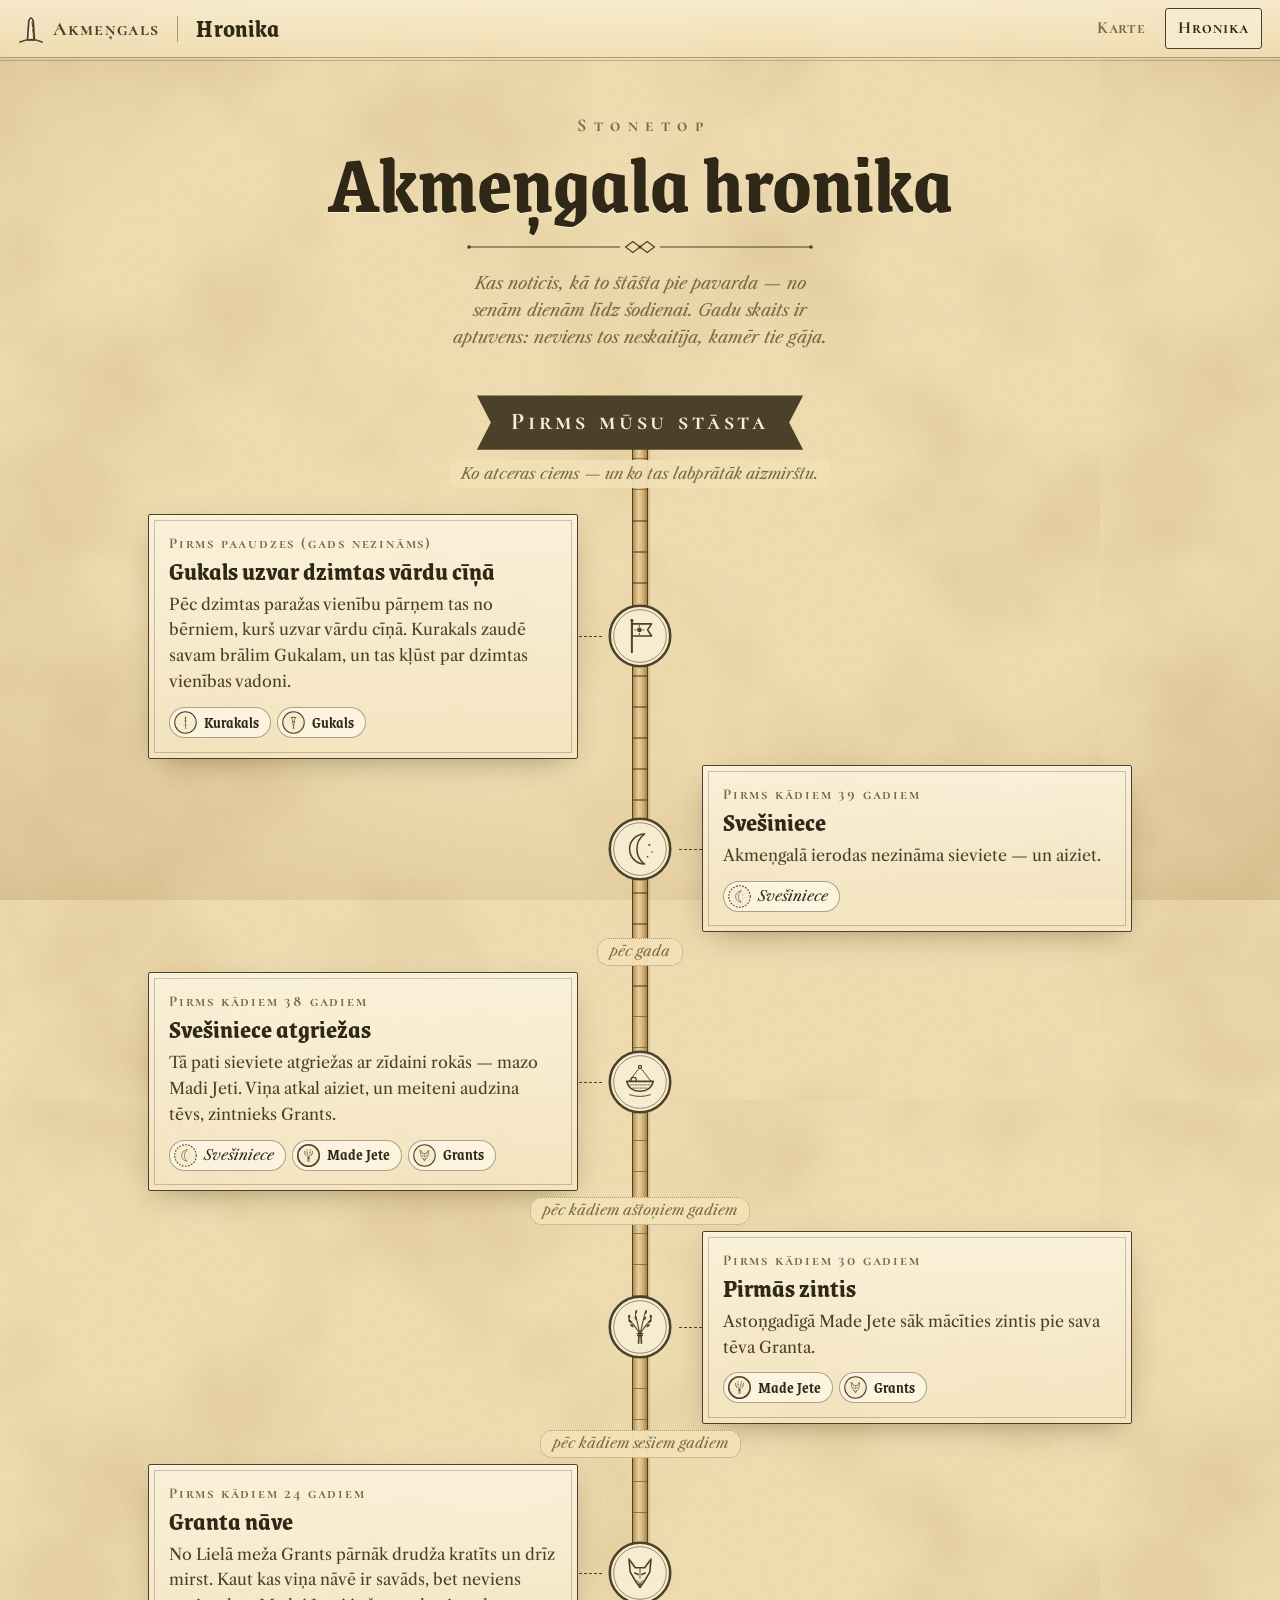
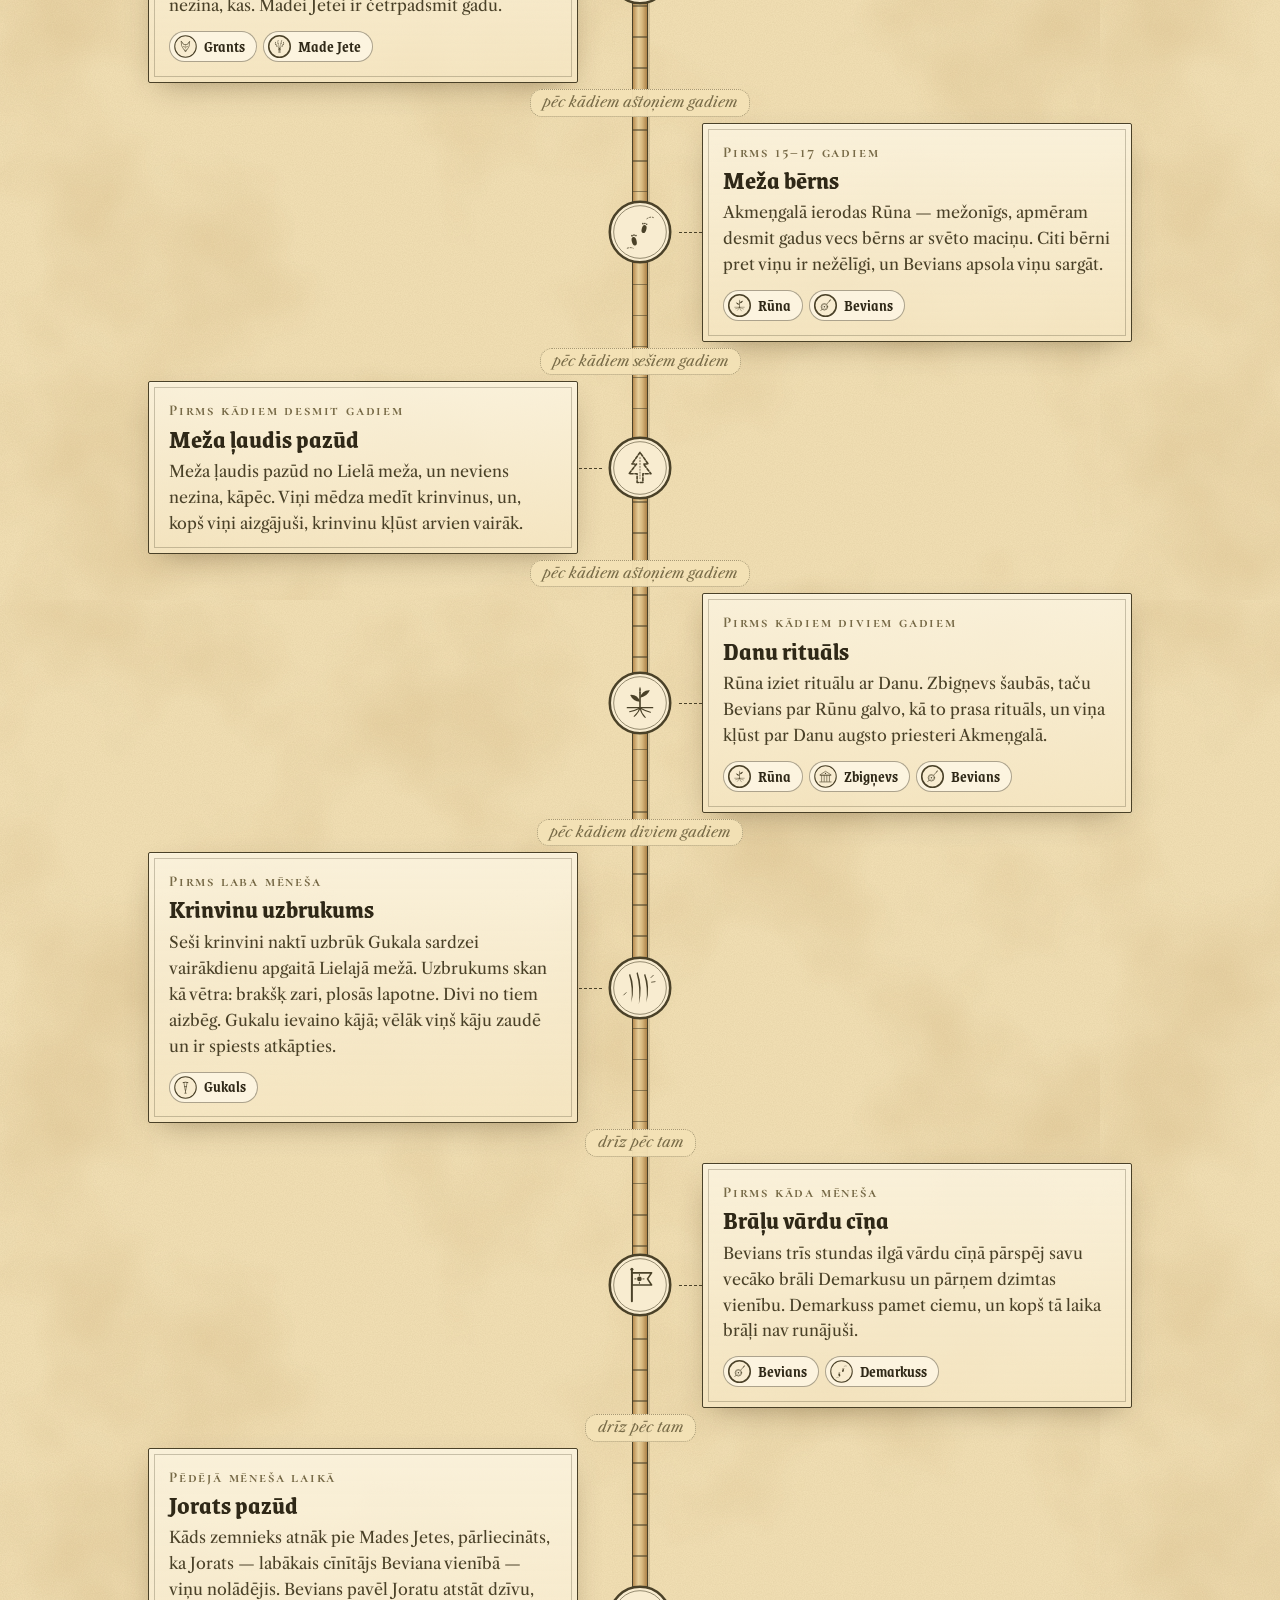
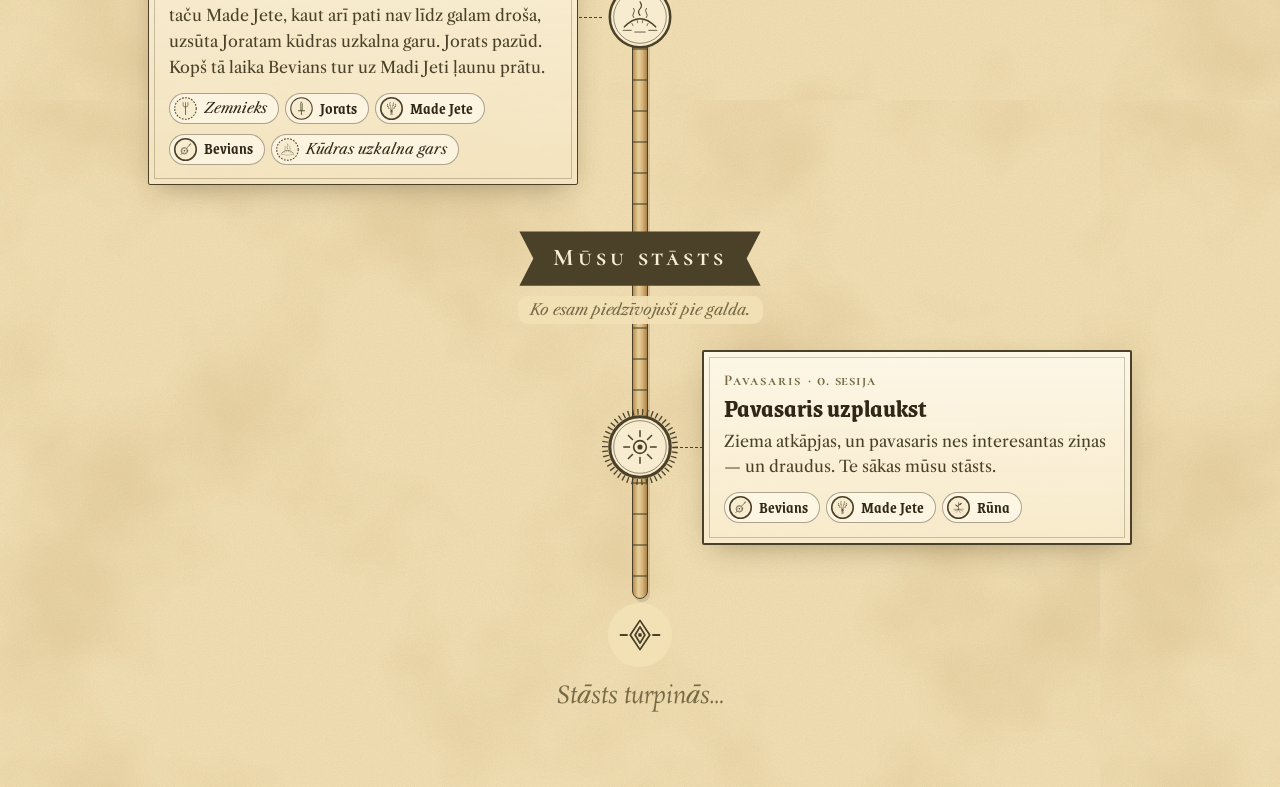
==== hronika.html @ 7ede9359 "Akmeņgals: relationship map and chronicle for the Stonetop campaign Static, player-facing site in La" ====
<!doctype html>
<html lang="lv">
<head>
  <meta charset="utf-8">
  <meta name="viewport" content="width=device-width, initial-scale=1, viewport-fit=cover">
  <title>Hronika · Akmeņgals</title>
  <meta name="description" content="Akmeņgala hronika — Stonetop kampaņas notikumi no senām dienām līdz šodienai.">
  <meta property="og:title" content="Hronika · Akmeņgals">
  <meta property="og:description" content="Akmeņgala hronika — notikumi no senām dienām līdz šodienai.">
  <meta property="og:type" content="website">
  <meta name="theme-color" content="#f3e1b6">
  <link rel="icon" href="assets/favicon.svg" type="image/svg+xml">
  <link rel="preconnect" href="https://fonts.googleapis.com">
  <link rel="preconnect" href="https://fonts.gstatic.com" crossorigin>
  <link href="https://fonts.googleapis.com/css2?family=Cormorant+SC:wght@600;700&family=Grenze:wght@600;700&family=Libre+Caslon+Text:ital,wght@0,400;0,700;1,400&family=Rosarivo:ital@0;1&display=swap" rel="stylesheet">
  <link rel="stylesheet" href="assets/css/base.css">
  <link rel="stylesheet" href="assets/css/hronika.css">
</head>
<body class="chronicle-page">
  <header class="topbar">
    <a class="home-link" href="index.html" aria-label="Akmeņgals — sākums">
      <svg viewBox="0 0 26 32" aria-hidden="true"><path d="M9.5 27 L10.8 8 Q13 2 15.2 8 L16.5 27 Z" fill="#f9eed4" stroke="currentColor" stroke-width="1.7" stroke-linejoin="round"/><path d="M14 9 l.6 5 M14.7 16 l.5 5 M15.2 22.5 l.3 3.5" stroke="currentColor" stroke-width="1" stroke-linecap="round"/><path d="M2 29 Q13 24 24 29" fill="none" stroke="currentColor" stroke-width="1.7" stroke-linecap="round"/></svg>
      <span>Akmeņgals</span>
    </a>
    <span class="divider" aria-hidden="true"></span>
    <h1>Hronika</h1>
    <nav aria-label="Lapas">
      <a href="karte.html">Karte</a>
      <a href="hronika.html" aria-current="page">Hronika</a>
    </nav>
  </header>

  <main class="chronicle">
    <header class="chronicle-head">
      <p class="eyebrow">Stonetop</p>
      <h2>Akmeņgala hronika</h2>
      <svg class="ornament-rule" viewBox="0 0 400 14" preserveAspectRatio="xMidYMid meet" aria-hidden="true">
        <path d="M10 7 H178 M222 7 H390" stroke="currentColor" stroke-width="1.2"/>
        <path d="M184 7 l8 -6 l8 6 l-8 6 z M200 7 l8 -6 l8 6 l-8 6 z" fill="none" stroke="currentColor" stroke-width="1.3"/>
        <circle cx="200" cy="7" r="1.8" fill="currentColor"/>
        <circle cx="10" cy="7" r="2" fill="currentColor"/><circle cx="390" cy="7" r="2" fill="currentColor"/>
      </svg>
      <p class="lede">Kas noticis, kā to stāsta pie pavarda — no senām dienām līdz šodienai. Gadu skaits ir aptuvens: neviens tos neskaitīja, kamēr tie gāja.</p>
    </header>

    <div class="timeline" id="timeline"></div>

    <footer class="chronicle-end">
      <svg class="end-sun" viewBox="0 0 64 64" aria-hidden="true"><g fill="none" stroke="currentColor" stroke-width="2.2" stroke-linejoin="round"><path d="M32 14 L44 32 L32 50 L20 32 Z"/><path d="M32 22 L38 32 L32 42 L26 32 Z"/><path d="M8 32 h8 M48 32 h8" stroke-linecap="round"/></g><circle cx="32" cy="32" r="2.4" fill="currentColor"/></svg>
      <p>Stāsts turpinās…</p>
    </footer>
  </main>

  <noscript><p class="noscript">Šai lapai vajadzīgs JavaScript.</p></noscript>
  <script src="data/cilveki.js"></script>
  <script src="data/notikumi.js"></script>
  <script src="assets/js/glyphs.js"></script>
  <script src="assets/js/hronika.js"></script>
</body>
</html>
---- assets/css/base.css ----
/* ==========================================================================
   Akmeņgals — shared parchment & ink styles
   Colours follow the Stonetop map handouts: olive-brown ink on warm parchment.
   ========================================================================== */

:root {
  --paper: #f3e1b6;
  --paper-light: #f9eed4;
  --paper-deep: #e6cb95;
  --stain: #b98a52;
  --ink: #4a4128;
  --ink-strong: #2f2817;
  --ink-soft: #776a47;
  --ink-faint: rgba(74, 65, 40, 0.28);
  --rule: rgba(74, 65, 40, 0.45);

  /* relationship inks */
  --c-kin: #3f3722;
  --c-love: #a23b2c;
  --c-friend: #56692a;
  --c-oath: #a0731c;
  --c-duty: #6b6045;
  --c-tension: #7c2c16;
  --c-mystery: #40507e;
  --c-sorcery: #6d4a7c;

  --font-display: 'Grenze', 'Libre Caslon Text', Georgia, serif;
  --font-body: 'Libre Caslon Text', 'Iowan Old Style', Georgia, serif;
  --font-caps: 'Cormorant SC', 'Libre Caslon Text', Georgia, serif;
  --font-hand: 'Rosarivo', 'Libre Caslon Text', Georgia, serif;

  --header-h: 58px;
  --radius: 3px;
  --shadow: 0 1px 0 rgba(255, 248, 228, 0.6) inset, 0 10px 30px -12px rgba(60, 40, 10, 0.45);
}

*, *::before, *::after { box-sizing: border-box; }

html, body { margin: 0; padding: 0; }

body {
  color: var(--ink);
  font-family: var(--font-body);
  font-size: 16px;
  line-height: 1.55;
  -webkit-font-smoothing: antialiased;
  text-rendering: optimizeLegibility;
  background-color: var(--paper);
  /* vignette · fine grain · large stains */
  background-image:
    radial-gradient(ellipse 85% 75% at 50% 45%, transparent 55%, rgba(140, 92, 36, 0.22) 100%),
    url("data:image/svg+xml,%3Csvg xmlns='http://www.w3.org/2000/svg' width='240' height='240'%3E%3Cfilter id='n'%3E%3CfeTurbulence type='fractalNoise' baseFrequency='.9' numOctaves='3' stitchTiles='stitch'/%3E%3CfeColorMatrix values='0 0 0 0 .32 0 0 0 0 .22 0 0 0 0 .08 0 0 0 .13 0'/%3E%3C/filter%3E%3Crect width='100%25' height='100%25' filter='url(%23n)'/%3E%3C/svg%3E"),
    url("data:image/svg+xml,%3Csvg xmlns='http://www.w3.org/2000/svg' width='1100' height='1100'%3E%3Cfilter id='s'%3E%3CfeTurbulence type='fractalNoise' baseFrequency='.0045' numOctaves='4' seed='7' stitchTiles='stitch'/%3E%3CfeColorMatrix values='0 0 0 0 .62 0 0 0 0 .42 0 0 0 0 .18 .9 0 0 0 -.42'/%3E%3C/filter%3E%3Crect width='100%25' height='100%25' filter='url(%23s)'/%3E%3C/svg%3E");
  background-attachment: fixed, scroll, scroll;
}

::selection { background: rgba(162, 59, 44, 0.22); }

a { color: inherit; }

:focus-visible {
  outline: 2px solid var(--c-love);
  outline-offset: 3px;
}

.sr-only {
  position: absolute; width: 1px; height: 1px; padding: 0; margin: -1px;
  overflow: hidden; clip: rect(0 0 0 0); white-space: nowrap; border: 0;
}

/* Shared ink glyphs ------------------------------------------------------ */
.glyph {
  fill: none;
  stroke: currentColor;
  stroke-width: 2.8;
  stroke-linecap: round;
  stroke-linejoin: round;
}
.glyph .f { fill: currentColor; stroke: none; }
.glyph .p { fill: var(--paper-light); stroke: none; }

/* Header of the inner pages ------------------------------------------- */
.topbar {
  position: relative;
  z-index: 20;
  height: var(--header-h);
  display: flex;
  align-items: center;
  gap: 18px;
  padding: 0 18px;
  border-bottom: 1px solid var(--rule);
  background:
    linear-gradient(to bottom, rgba(249, 238, 212, 0.86), rgba(243, 225, 182, 0.78));
  backdrop-filter: blur(2px);
}
.topbar::after {
  /* a second, hand-ruled line under the header */
  content: '';
  position: absolute; left: 0; right: 0; bottom: -4px; height: 1px;
  background: var(--ink-faint);
}

.home-link {
  display: inline-flex;
  align-items: center;
  gap: 9px;
  text-decoration: none;
  font-family: var(--font-caps);
  font-weight: 700;
  font-size: 19px;
  letter-spacing: 0.06em;
  color: var(--ink);
  white-space: nowrap;
}
.home-link svg { width: 26px; height: 32px; flex: none; }
.home-link:hover { color: var(--ink-strong); }

.topbar h1 {
  margin: 0;
  font-family: var(--font-display);
  font-weight: 700;
  font-size: 25px;
  line-height: 1;
  letter-spacing: 0.01em;
  color: var(--ink-strong);
  white-space: nowrap;
  overflow: hidden;
  text-overflow: ellipsis;
}
.topbar .divider {
  width: 1px; height: 26px; background: var(--rule); flex: none;
}

.topbar nav { margin-left: auto; display: flex; gap: 6px; }
.topbar nav a {
  font-family: var(--font-caps);
  font-weight: 700;
  font-size: 17px;
  letter-spacing: 0.05em;
  text-decoration: none;
  padding: 6px 12px;
  border: 1px solid transparent;
  border-radius: var(--radius);
  color: var(--ink-soft);
  white-space: nowrap;
}
.topbar nav a:hover { color: var(--ink-strong); border-color: var(--rule); }
.topbar nav a[aria-current="page"] {
  color: var(--ink-strong);
  border-color: var(--ink);
  background: rgba(249, 238, 212, 0.7);
}

/* Ink buttons ------------------------------------------------------------ */
.ink-btn {
  appearance: none;
  font: inherit;
  font-family: var(--font-caps);
  font-weight: 700;
  font-size: 16px;
  letter-spacing: 0.04em;
  color: var(--ink);
  background: var(--paper-light);
  border: 1.5px solid var(--ink);
  border-radius: var(--radius);
  padding: 5px 12px;
  cursor: pointer;
  box-shadow: 2px 2px 0 var(--ink-faint);
  transition: transform 0.12s ease, box-shadow 0.12s ease, background 0.12s ease;
}
.ink-btn:hover { background: #fff6e2; }
.ink-btn:active { transform: translate(1px, 1px); box-shadow: 1px 1px 0 var(--ink-faint); }

/* Ornamental rule -------------------------------------------------------- */
.ornament-rule {
  display: block;
  width: 100%;
  height: 14px;
  color: var(--ink);
}

@media (max-width: 640px) {
  :root { --header-h: 52px; }
  .topbar { gap: 10px; padding: 0 12px; }
  .home-link span, .topbar .divider { display: none; }
  .topbar h1 { font-size: 21px; }
  .topbar nav a { font-size: 15px; padding: 5px 8px; }
}

@media (prefers-reduced-motion: reduce) {
  *, *::before, *::after { transition: none !important; animation: none !important; }
}

.noscript {
  position: fixed; left: 50%; top: 40%; transform: translateX(-50%);
  padding: 12px 20px; background: var(--paper-light); border: 1.5px solid var(--ink);
  font-style: italic; z-index: 50;
}
---- assets/css/hronika.css ----
/* ==========================================================================
   Chronicle (timeline)
   ========================================================================== */

.chronicle {
  max-width: 1080px;
  margin: 0 auto;
  padding: clamp(28px, 6vh, 56px) 16px 72px;
}

/* ---- heading ------------------------------------------------------------ */
.chronicle-head { text-align: center; }
.chronicle-head .eyebrow {
  margin: 0;
  font-family: var(--font-caps);
  font-weight: 700;
  font-size: 18px;
  letter-spacing: 0.42em;
  text-indent: 0.42em;
  color: var(--ink-soft);
}
.chronicle-head h2 {
  margin: 2px 0 0;
  font-family: var(--font-display);
  font-weight: 700;
  font-size: clamp(44px, 8.5vw, 82px);
  line-height: 1;
  color: var(--ink-strong);
  text-shadow: 0 1px 0 rgba(255, 248, 228, 0.7);
}
.chronicle-head .ornament-rule { width: min(360px, 80%); margin: 16px auto 0; }
.lede {
  max-width: 50ch;
  margin: 16px auto 0;
  font-style: italic;
  font-size: 17px;
  line-height: 1.6;
  color: var(--ink-soft);
  text-wrap: balance;
}

/* ---- the carved staff --------------------------------------------------- */
.timeline {
  position: relative;
  margin-top: 44px;
  padding-bottom: 8px;
}
.timeline::before {
  content: '';
  position: absolute;
  top: 6px;
  bottom: -40px;
  left: 50%;
  width: 16px;
  transform: translateX(-50%);
  border: 1.5px solid var(--ink);
  border-radius: 9px;
  background:
    repeating-linear-gradient(180deg, transparent 0 25px, rgba(74, 65, 40, 0.55) 25px 26.5px, transparent 26.5px 31px),
    linear-gradient(90deg, #b88c50, #e7cf9b 38%, #d9ba80 64%, #ad8248);
  box-shadow: 2px 3px 0 rgba(74, 65, 40, 0.16);
}

/* ---- eras --------------------------------------------------------------- */
.era-head {
  position: relative;
  z-index: 1;
  text-align: center;
  margin: 18px 0 26px;
}
.era + .era .era-head { margin-top: 46px; }
.era-head h3 { margin: 0; }
.era-head h3 span {
  display: inline-block;
  padding: 8px 34px 9px;
  font-family: var(--font-caps);
  font-weight: 700;
  font-size: clamp(19px, 3vw, 24px);
  letter-spacing: 0.16em;
  color: var(--paper-light);
  background: var(--ink);
  clip-path: polygon(0 0, 100% 0, calc(100% - 14px) 50%, 100% 100%, 0 100%, 14px 50%);
}
.era-head p {
  display: inline-block;
  margin: 10px 0 0;
  padding: 2px 12px;
  font-style: italic;
  font-size: 15.5px;
  color: var(--ink-soft);
  background: rgba(243, 225, 182, 0.94);
  border-radius: 10px;
}

/* ---- events ------------------------------------------------------------- */
.events { list-style: none; margin: 0; padding: 0; }

.event {
  display: grid;
  grid-template-columns: minmax(0, 1fr) 124px minmax(0, 1fr);
  align-items: center;
  margin: 6px 0;
  scroll-margin-top: 90px;
}
.ev-mark { grid-column: 2; grid-row: 1; justify-self: center; position: relative; z-index: 1; }
.side-left .ev-card { grid-column: 1; grid-row: 1; justify-self: end; }
.side-right .ev-card { grid-column: 3; grid-row: 1; justify-self: start; }

.ev-medal { display: block; width: 78px; height: 78px; overflow: visible; color: var(--ink); }
.ev-medal .disc { fill: #f8ecd0; stroke: var(--ink); stroke-width: 2.6; }
.ev-medal .ring { fill: none; stroke: var(--ink); stroke-width: 0.9; opacity: 0.65; }
.ev-medal .rim { fill: none; stroke: var(--ink); stroke-width: 6; stroke-dasharray: 1.3 3.6; }
.ev-medal.is-campaign .disc { stroke-width: 3.2; }

.ev-card {
  position: relative;
  width: 100%;
  max-width: 430px;
  padding: 17px 20px 16px;
  background: linear-gradient(180deg, rgba(251, 243, 222, 0.9), rgba(246, 231, 196, 0.8));
  border: 1.5px solid var(--ink);
  border-radius: 2px;
  box-shadow: var(--shadow);
  transition: box-shadow 0.3s ease;
}
.ev-card::before {
  /* inner ruled frame */
  content: '';
  position: absolute;
  inset: 5px;
  border: 1px solid var(--ink-faint);
  pointer-events: none;
}
.ev-card::after {
  /* the thread tying the card to the staff */
  content: '';
  position: absolute;
  top: 50%;
  width: 23px;
  border-top: 1.5px dashed var(--ink);
}
.side-left .ev-card::after { right: -24.5px; }
.side-right .ev-card::after { left: -24.5px; }

.is-campaign .ev-card {
  border-width: 2px;
  background: linear-gradient(180deg, rgba(253, 248, 233, 0.96), rgba(249, 236, 205, 0.9));
}

.ev-when {
  margin: 0;
  font-family: var(--font-caps);
  font-weight: 700;
  font-size: 15px;
  letter-spacing: 0.12em;
  color: var(--ink-soft);
}
.ev-session { letter-spacing: 0.06em; }
.ev-card h4 {
  margin: 2px 0 6px;
  font-family: var(--font-display);
  font-weight: 700;
  font-size: 26px;
  line-height: 1.1;
  color: var(--ink-strong);
}
.ev-anchor { text-decoration: none; }
.ev-anchor:hover { color: var(--c-love); }
.ev-text { margin: 0; font-size: 16px; line-height: 1.62; }

.chips {
  list-style: none;
  margin: 12px 0 0;
  padding: 0;
  display: flex;
  flex-wrap: wrap;
  gap: 6px;
}
.chip {
  display: inline-flex;
  align-items: center;
  gap: 6px;
  padding: 2px 11px 2px 3px;
  font-family: var(--font-display);
  font-weight: 600;
  font-size: 15.5px;
  line-height: 1.4;
  text-decoration: none;
  color: var(--ink-strong);
  background: rgba(255, 250, 235, 0.7);
  border: 1px solid var(--rule);
  border-radius: 999px;
  transition: border-color 0.15s ease, color 0.15s ease, background 0.15s ease;
}
.chip svg { width: 25px; height: 25px; flex: none; color: var(--ink); }
.chip .disc { fill: #f8ecd0; stroke: var(--ink); stroke-width: 3; }
.chip.kind-pc .disc { stroke-width: 4.5; }
.chip.kind-shadow .disc { stroke-dasharray: 5 4; }
.chip.kind-shadow span { font-family: var(--font-body); font-style: italic; font-weight: 400; font-size: 14.5px; }
.chip:hover { border-color: var(--ink); color: var(--c-love); background: #fff8e8; }

/* arriving from the map */
.event:target .ev-card {
  box-shadow: 0 0 0 3px rgba(162, 59, 44, 0.35), var(--shadow);
}
.event:target .ev-medal .disc { stroke: var(--c-love); }

/* ---- gaps between events ------------------------------------------------ */
.gap {
  position: relative;
  z-index: 1;
  display: flex;
  justify-content: center;
  margin: 2px 0;
}
.gap span {
  padding: 1px 12px 2px;
  font-style: italic;
  font-size: 14.5px;
  color: var(--ink-soft);
  background: rgba(243, 225, 182, 0.96);
  border: 1px dotted var(--rule);
  border-radius: 12px;
}

/* ---- the end ------------------------------------------------------------ */
.chronicle-end {
  position: relative;
  z-index: 1;
  margin-top: 44px;
  text-align: center;
}
.end-sun {
  width: 64px;
  height: 64px;
  padding: 6px;
  color: var(--ink);
  background: var(--paper);
  border-radius: 50%;
}
.chronicle-end p {
  margin: 4px 0 0;
  font-family: var(--font-hand);
  font-style: italic;
  font-size: 24px;
  color: var(--ink-soft);
}

/* ---- reveal on scroll --------------------------------------------------- */
.will-reveal .event,
.will-reveal .gap,
.will-reveal .era-head {
  transition: opacity 0.7s ease, transform 0.7s ease;
}
.pending {
  opacity: 0;
  transform: translateY(16px);
}
@media print {
  .pending { opacity: 1; transform: none; }
}

/* ---- narrow screens: the staff runs down the left edge ------------------ */
@media (max-width: 760px) {
  .timeline::before { left: 32px; width: 13px; }

  .event {
    grid-template-columns: 64px minmax(0, 1fr);
    column-gap: 14px;
    align-items: start;
  }
  .ev-mark { grid-column: 1; padding-top: 14px; }
  .side-left .ev-card,
  .side-right .ev-card { grid-column: 2; justify-self: stretch; max-width: none; }
  .side-left .ev-card::after,
  .side-right .ev-card::after { left: -15.5px; right: auto; width: 14px; top: 44px; }
  .ev-medal { width: 60px; height: 60px; }

  .ev-card { padding: 15px 16px 14px; }
  .ev-card h4 { font-size: 23px; }
  .ev-text { font-size: 15.5px; }

  .gap { justify-content: flex-start; padding-left: 78px; }
  .era-head { text-align: left; padding-left: 6px; }
  .era-head p { margin-left: 52px; }
  .chronicle-end { text-align: left; padding-left: 0; }
  .end-sun { margin-left: 6px; }
  .chronicle-end p { margin-left: 4px; }
}
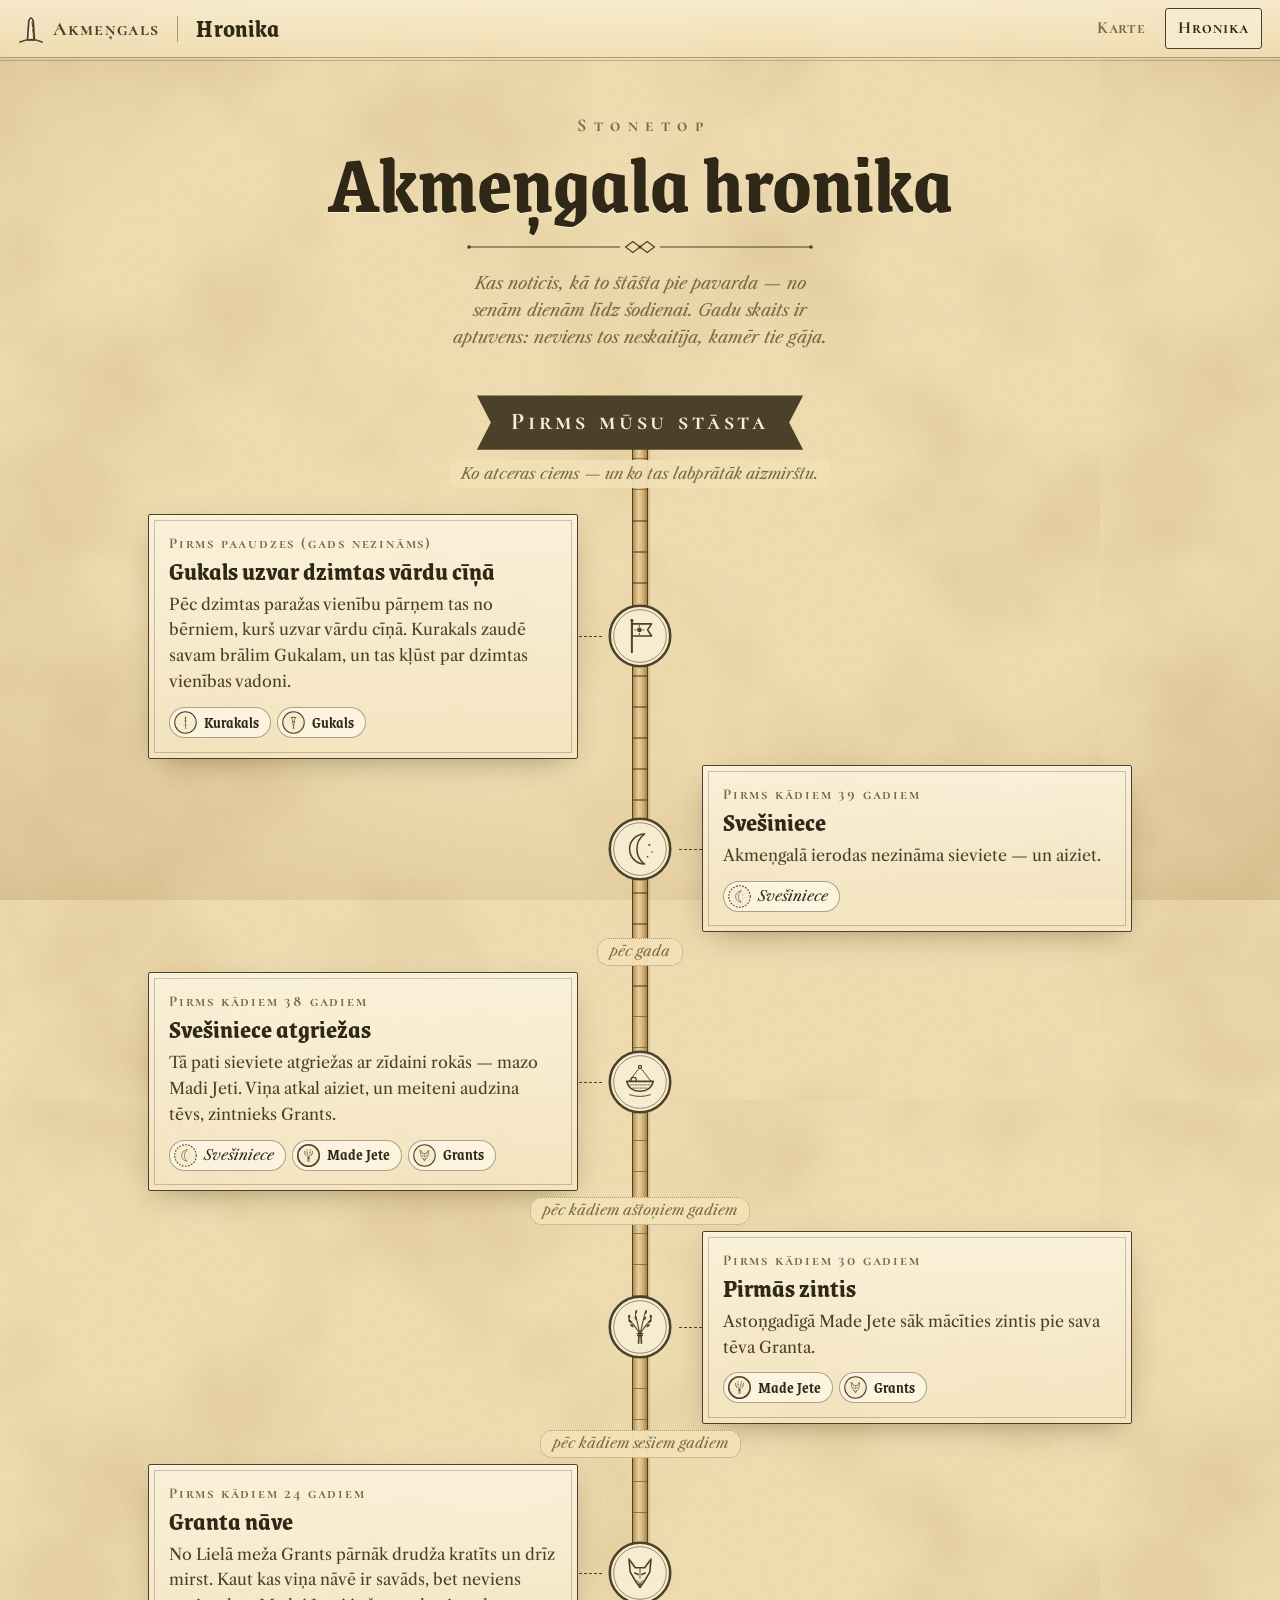
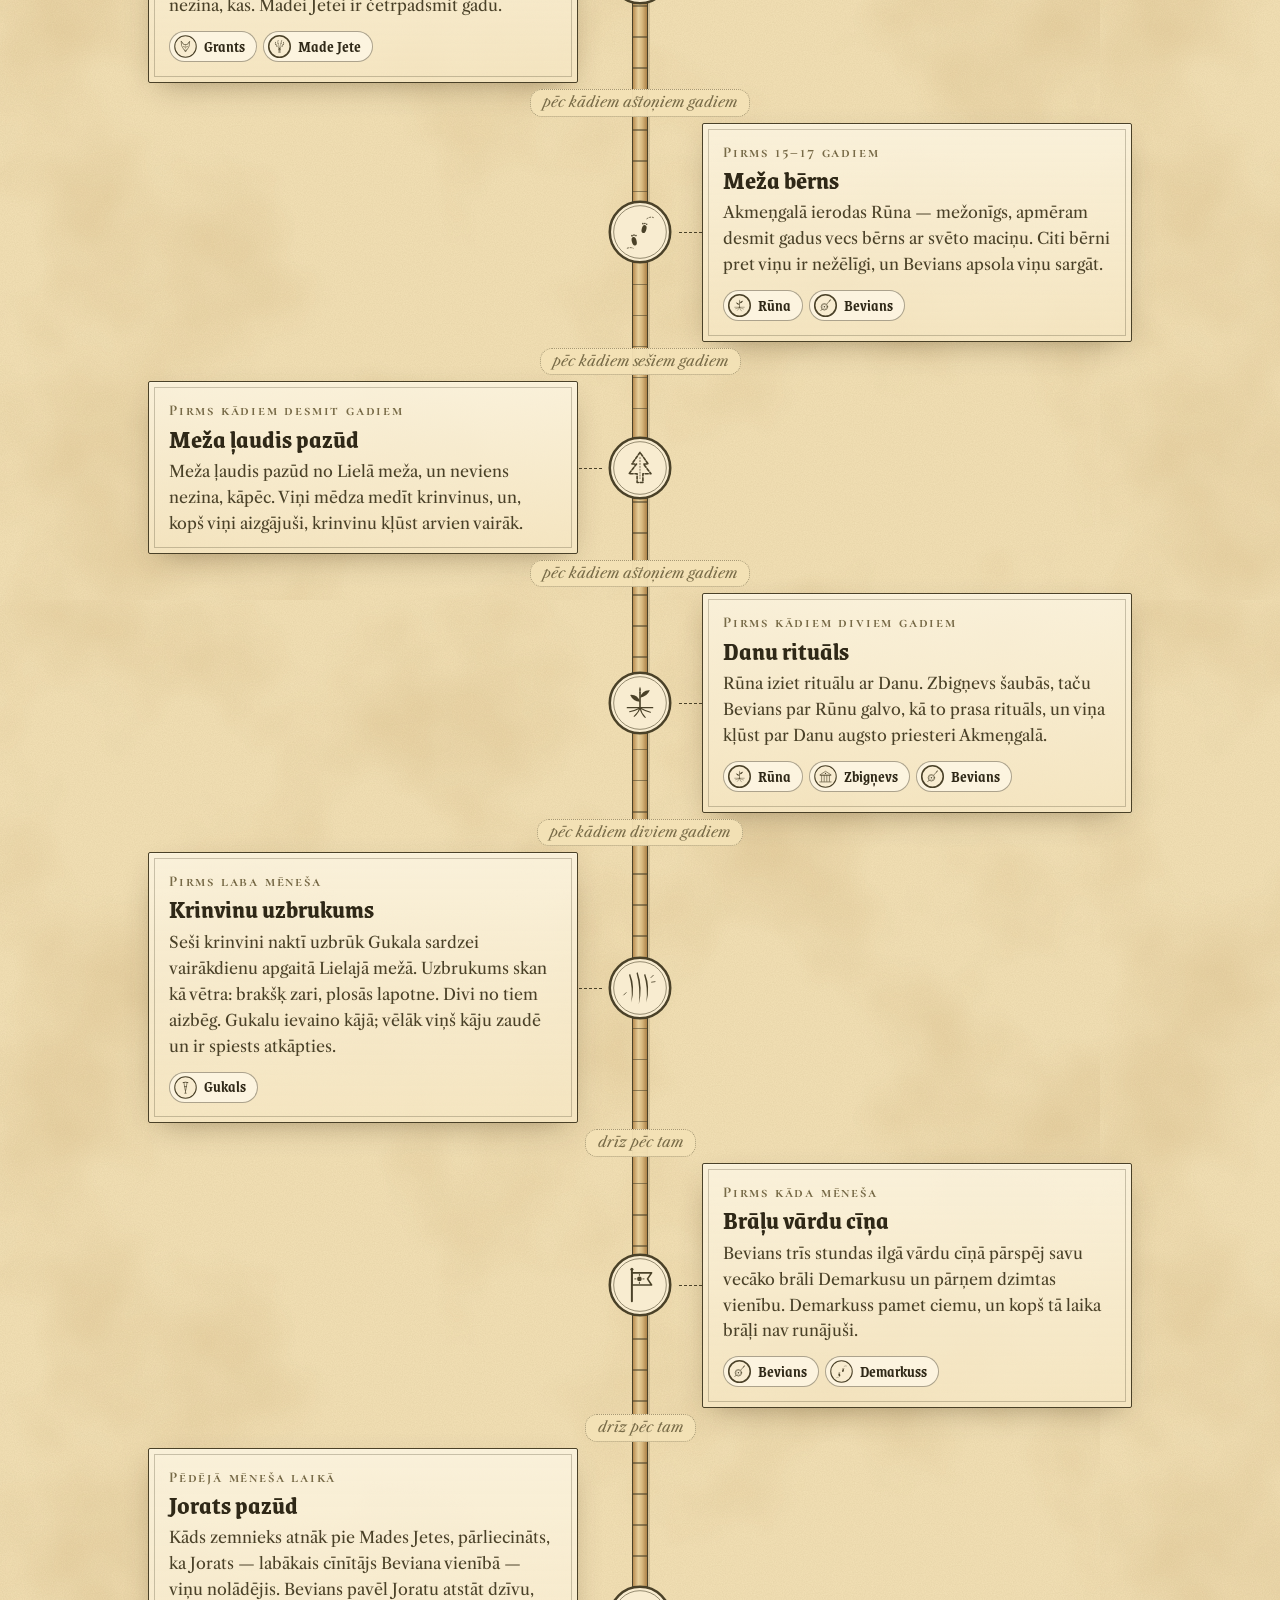
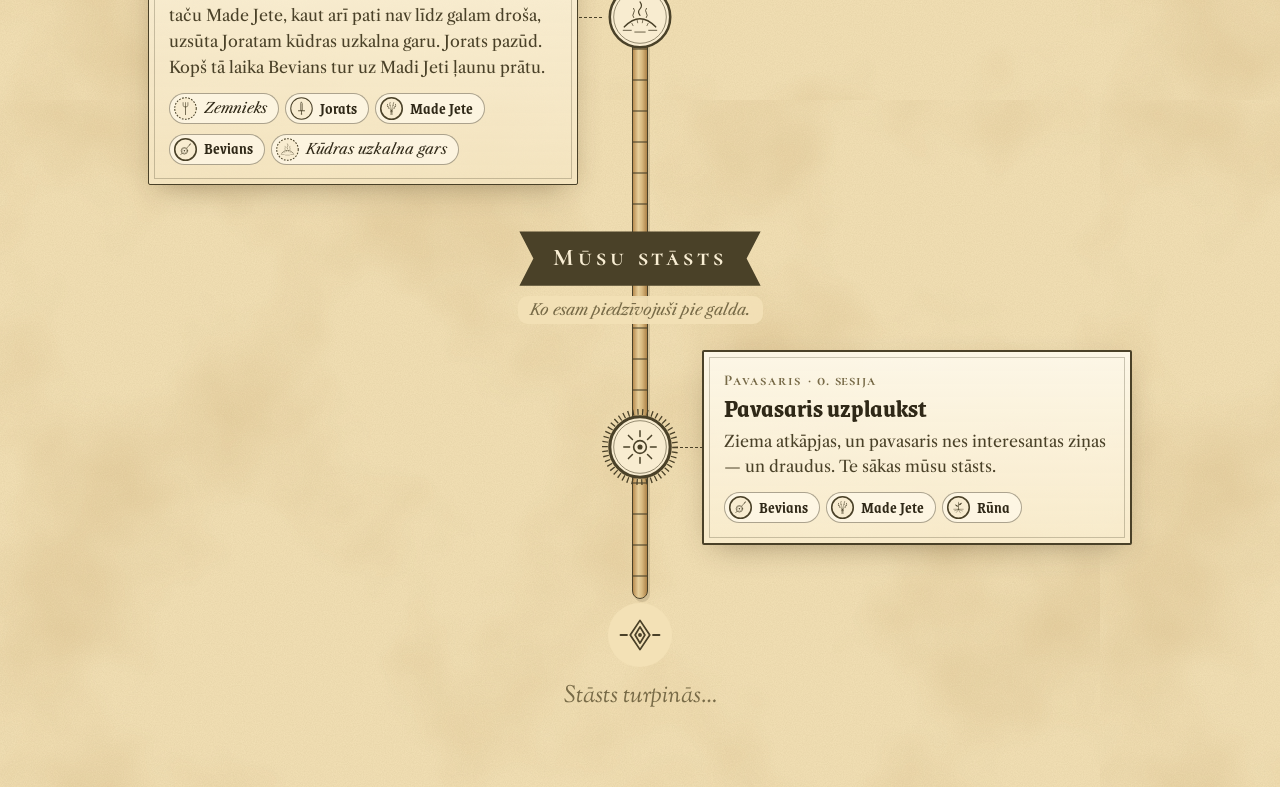
==== commit 3b5f13a5: "Use Sorts Mill Goudy for the hand-lettered italic Rosarivo has no Latvian letters (ā, š, ž, ņ…), so " ====
--- a/hronika.html
+++ b/hronika.html
@@ -12,7 +12,7 @@
   <link rel="icon" href="assets/favicon.svg" type="image/svg+xml">
   <link rel="preconnect" href="https://fonts.googleapis.com">
   <link rel="preconnect" href="https://fonts.gstatic.com" crossorigin>
-  <link href="https://fonts.googleapis.com/css2?family=Cormorant+SC:wght@600;700&family=Grenze:wght@600;700&family=Libre+Caslon+Text:ital,wght@0,400;0,700;1,400&family=Rosarivo:ital@0;1&display=swap" rel="stylesheet">
+  <link href="https://fonts.googleapis.com/css2?family=Cormorant+SC:wght@600;700&family=Grenze:wght@600;700&family=Libre+Caslon+Text:ital,wght@0,400;0,700;1,400&family=Sorts+Mill+Goudy:ital@0;1&display=swap" rel="stylesheet">
   <link rel="stylesheet" href="assets/css/base.css">
   <link rel="stylesheet" href="assets/css/hronika.css">
 </head>
--- a/assets/css/base.css
+++ b/assets/css/base.css
@@ -27,7 +27,7 @@
   --font-display: 'Grenze', 'Libre Caslon Text', Georgia, serif;
   --font-body: 'Libre Caslon Text', 'Iowan Old Style', Georgia, serif;
   --font-caps: 'Cormorant SC', 'Libre Caslon Text', Georgia, serif;
-  --font-hand: 'Rosarivo', 'Libre Caslon Text', Georgia, serif;
+  --font-hand: 'Sorts Mill Goudy', 'Libre Caslon Text', Georgia, serif;
 
   --header-h: 58px;
   --radius: 3px;
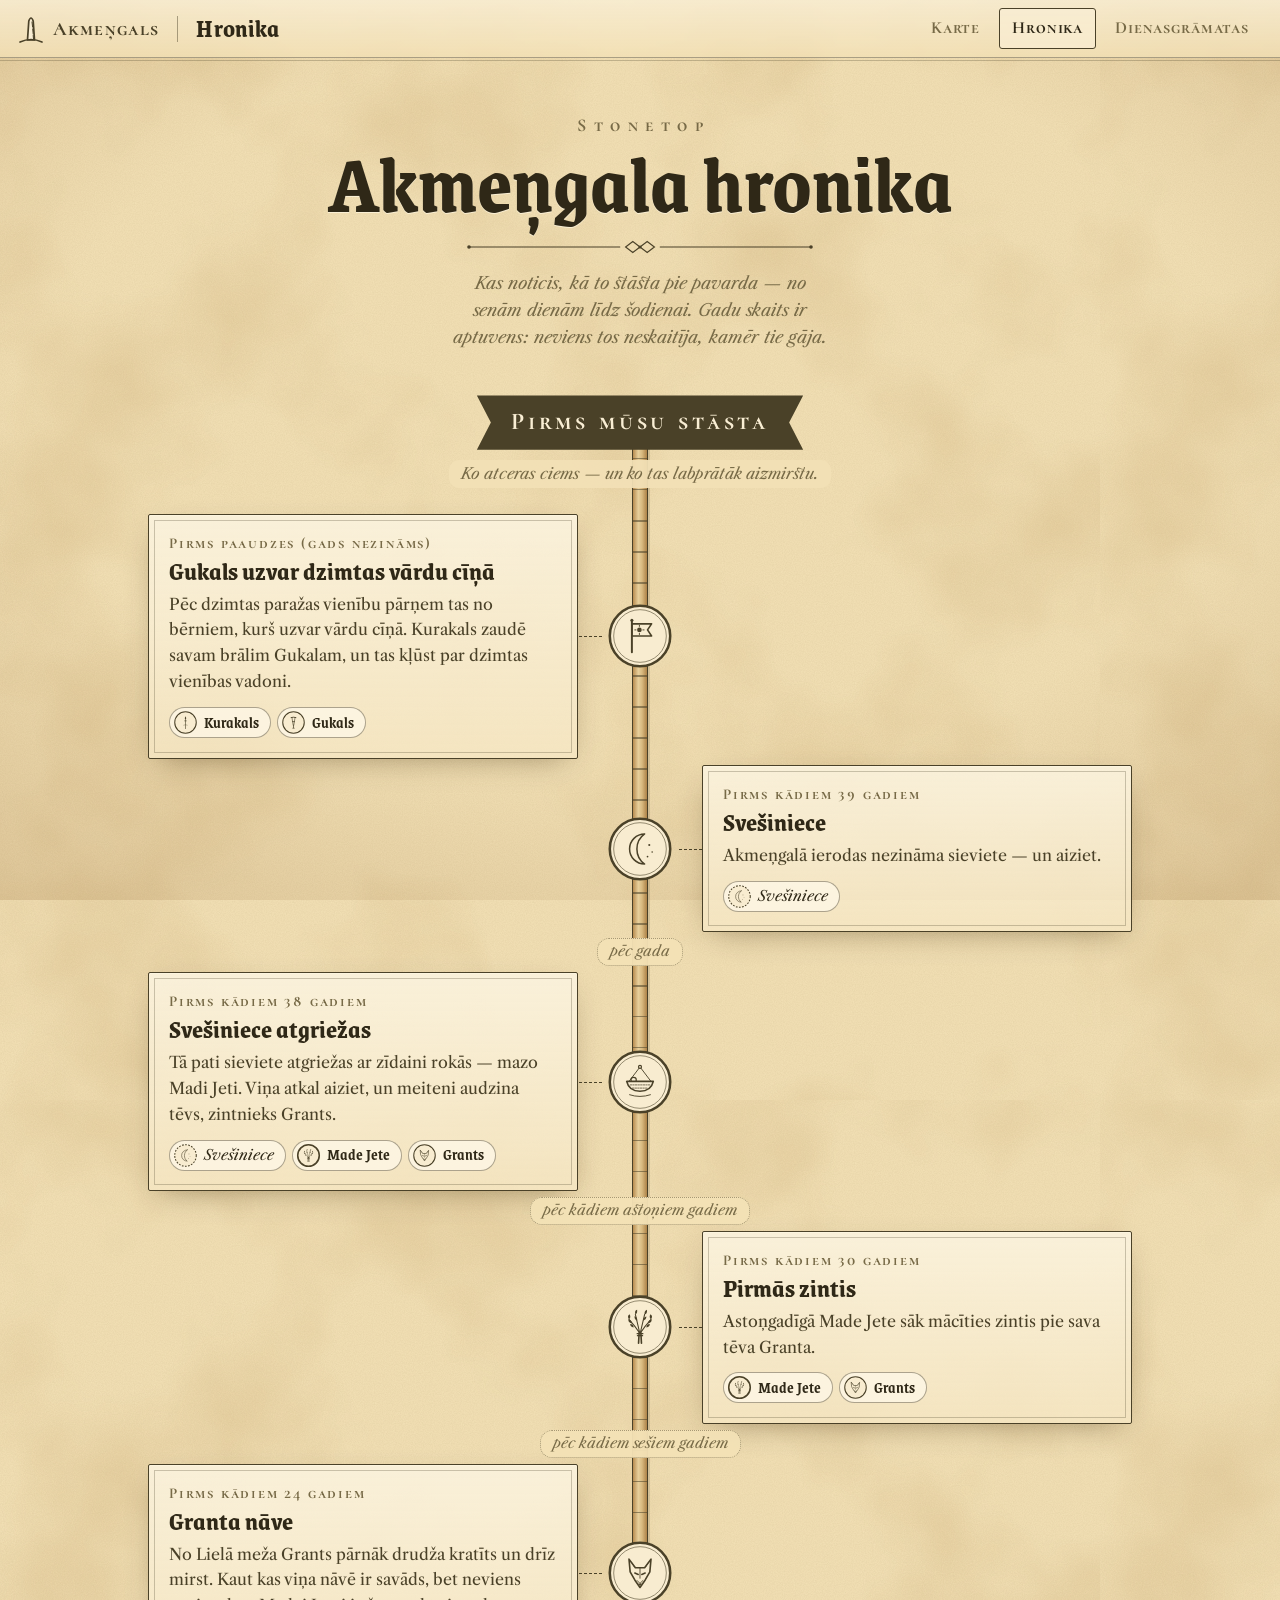
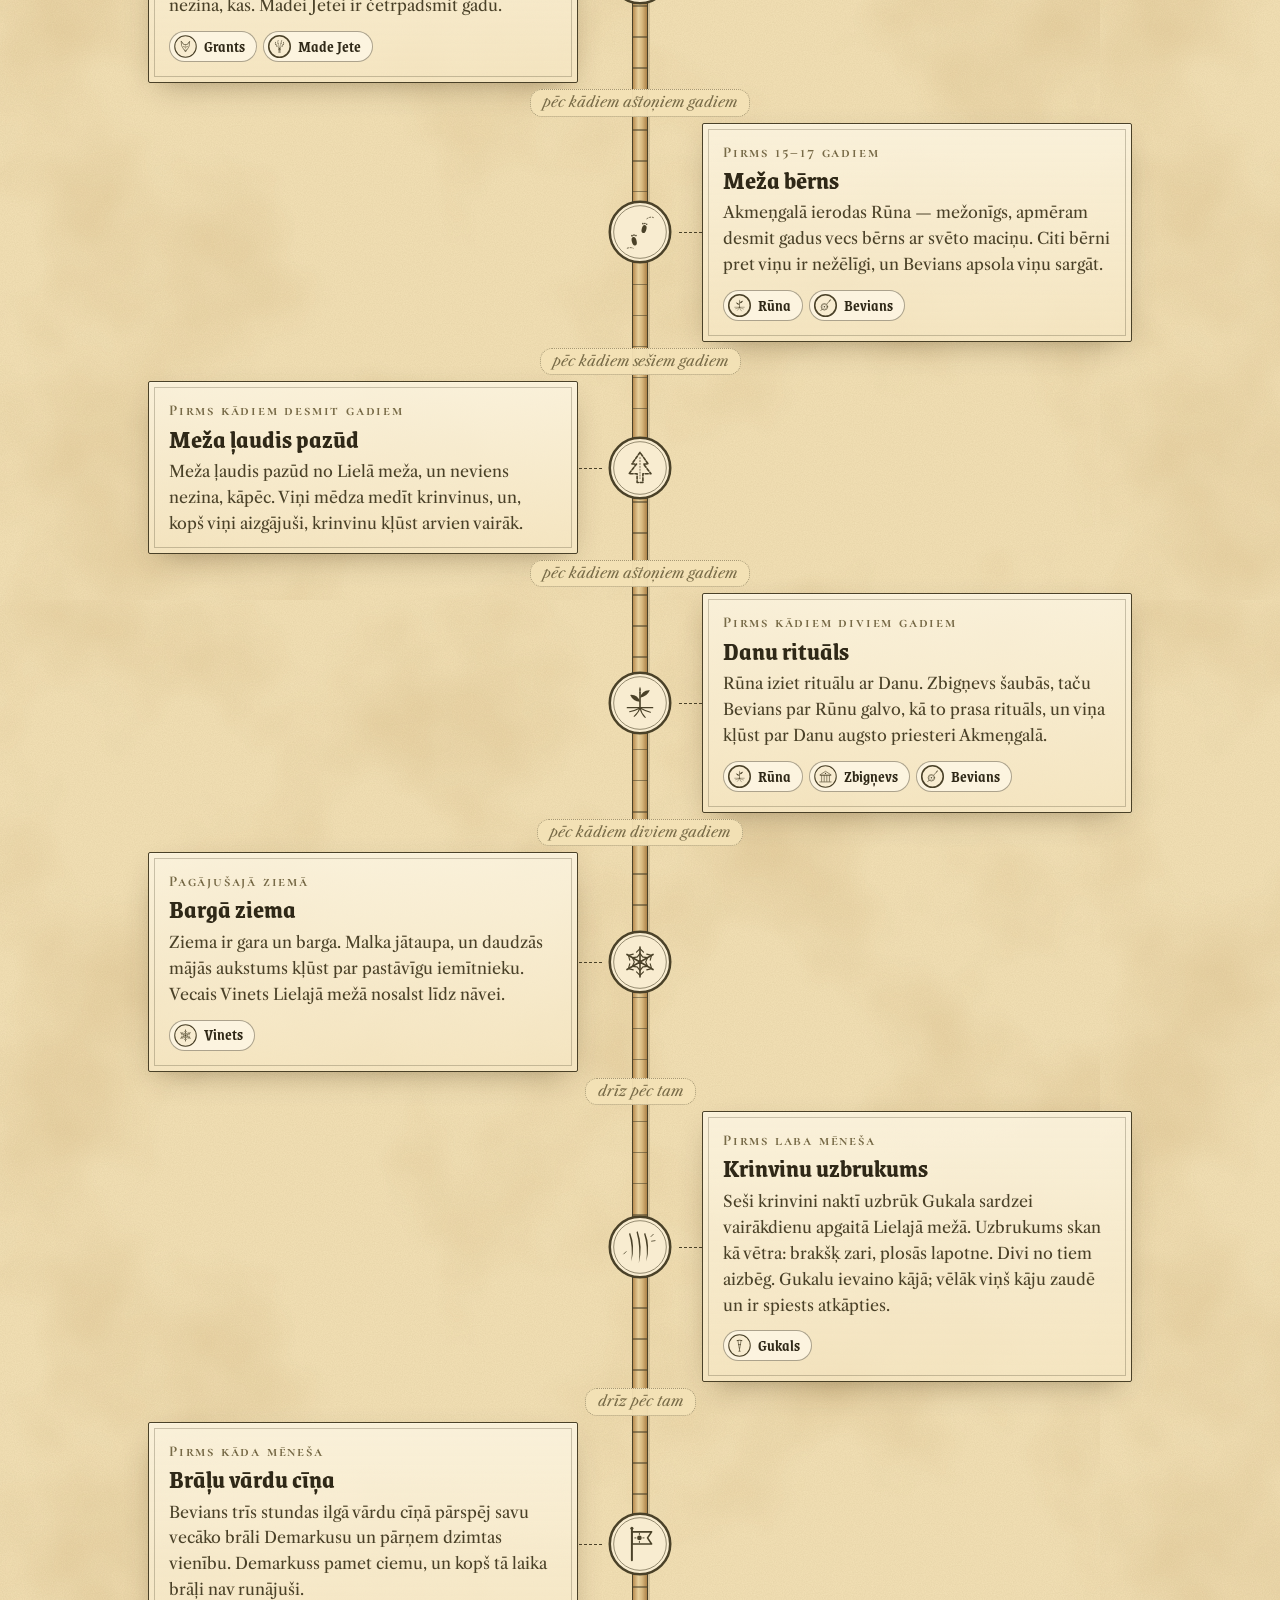
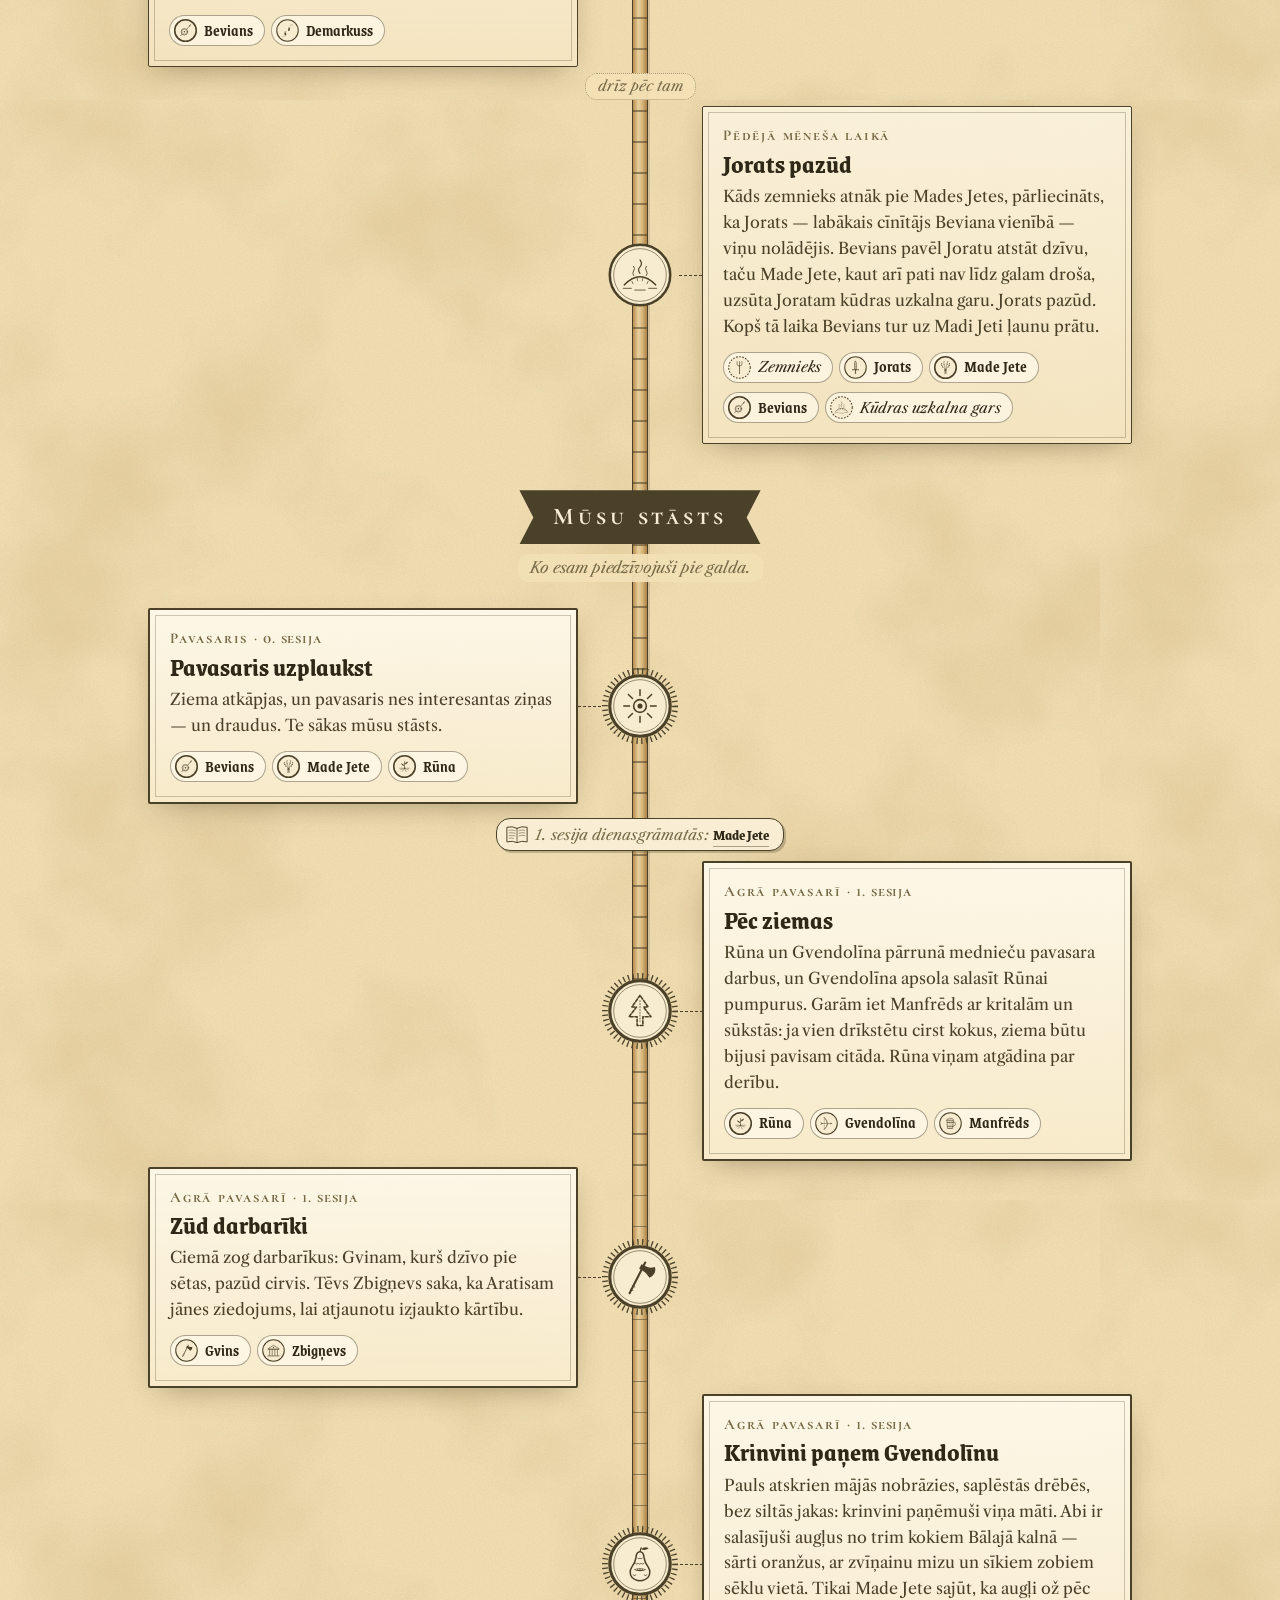
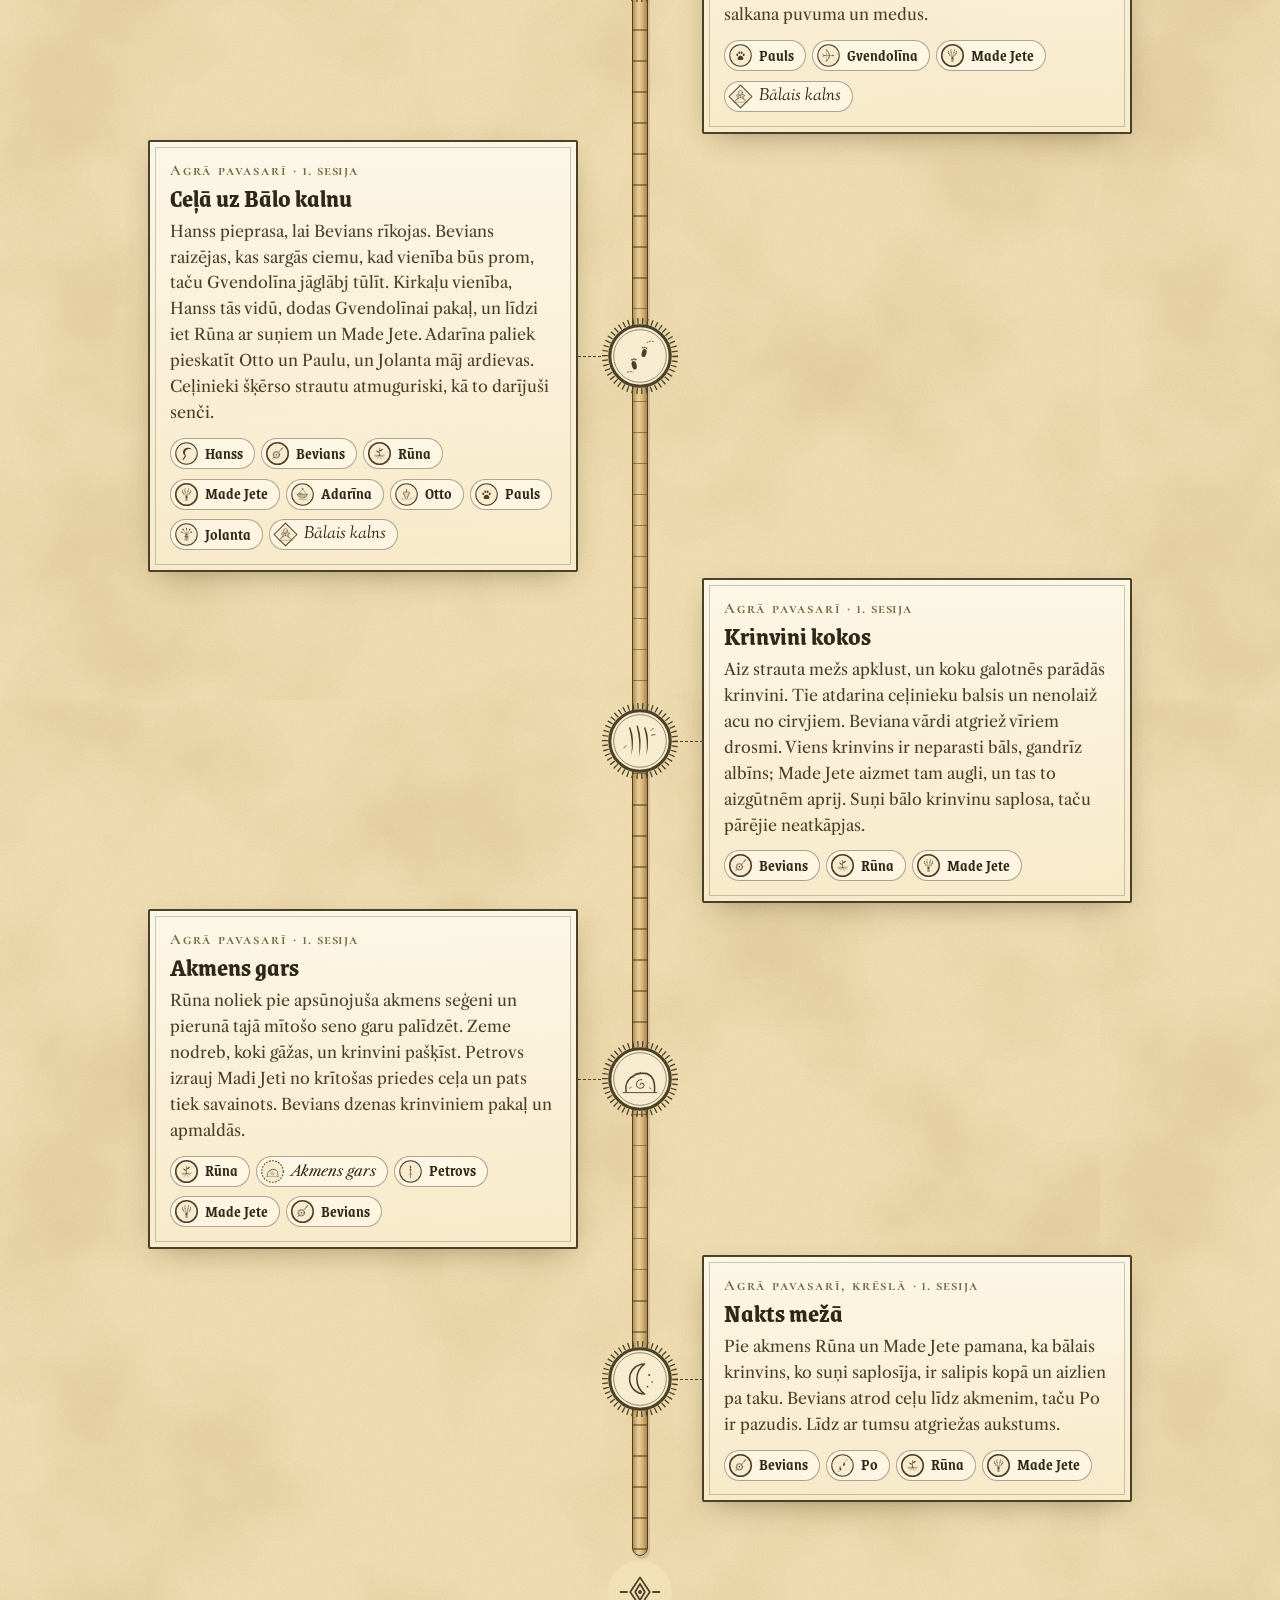
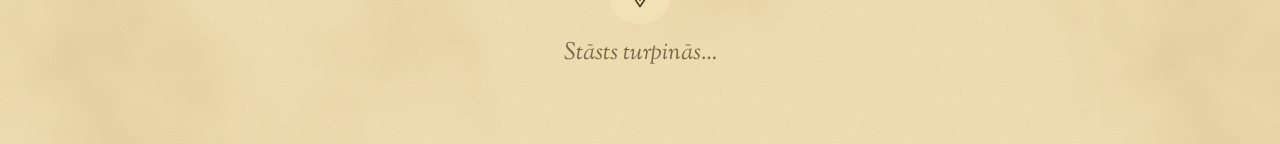
==== commit db4f7109: "Sesija 1: dienasgrāmatas, vietas kartē un Lielais mežs Adds the Dienasgrāmatas page (players' sessio" ====
--- a/hronika.html
+++ b/hronika.html
@@ -27,6 +27,7 @@
     <nav aria-label="Lapas">
       <a href="karte.html">Karte</a>
       <a href="hronika.html" aria-current="page">Hronika</a>
+      <a href="dienasgramatas.html">Dienasgrāmatas</a>
     </nav>
   </header>
 
@@ -54,6 +55,7 @@
   <noscript><p class="noscript">Šai lapai vajadzīgs JavaScript.</p></noscript>
   <script src="data/cilveki.js"></script>
   <script src="data/notikumi.js"></script>
+  <script src="data/dienasgramatas.js"></script>
   <script src="assets/js/glyphs.js"></script>
   <script src="assets/js/hronika.js"></script>
 </body>
--- a/assets/css/base.css
+++ b/assets/css/base.css
@@ -23,6 +23,7 @@
   --c-tension: #7c2c16;
   --c-mystery: #40507e;
   --c-sorcery: #6d4a7c;
+  --c-place: #7a5a2c;
 
   --font-display: 'Grenze', 'Libre Caslon Text', Georgia, serif;
   --font-body: 'Libre Caslon Text', 'Iowan Old Style', Georgia, serif;
@@ -183,7 +184,10 @@
   :root { --header-h: 52px; }
   .topbar { gap: 10px; padding: 0 12px; }
   .home-link span, .topbar .divider { display: none; }
-  .topbar h1 { font-size: 21px; }
+  /* three pages in the menu leave no room for the title: the highlighted menu item names the page,
+     and the heading stays for screen readers */
+  .topbar h1 { position: absolute; width: 1px; height: 1px; overflow: hidden; clip-path: inset(50%); white-space: nowrap; }
+  .topbar nav { margin-left: auto; }
   .topbar nav a { font-size: 15px; padding: 5px 8px; }
 }
 
--- a/assets/css/hronika.css
+++ b/assets/css/hronika.css
@@ -197,6 +197,8 @@
 .chip.kind-pc .disc { stroke-width: 4.5; }
 .chip.kind-shadow .disc { stroke-dasharray: 5 4; }
 .chip.kind-shadow span { font-family: var(--font-body); font-style: italic; font-weight: 400; font-size: 14.5px; }
+.chip.kind-place .disc { stroke-linejoin: round; }
+.chip.kind-place span { font-family: var(--font-hand); font-style: italic; font-weight: 400; font-size: 17px; }
 .chip:hover { border-color: var(--ink); color: var(--c-love); background: #fff8e8; }
 
 /* arriving from the map */
@@ -287,3 +289,40 @@
   .end-sun { margin-left: 6px; }
   .chronicle-end p { margin-left: 4px; }
 }
+
+/* ---- a session's diaries, marked on the staff ---------------------------- */
+.diary-mark {
+  position: relative;
+  z-index: 1;
+  display: flex;
+  justify-content: center;
+  margin: 14px 0 10px;
+}
+.diary-mark span {
+  display: inline-block;
+  max-width: 100%;
+  padding: 3px 14px 4px 8px;
+  line-height: 1.5;
+  font-style: italic;
+  font-size: 15px;
+  color: var(--ink-soft);
+  background: var(--paper-light);
+  border: 1px solid var(--ink);
+  border-radius: 14px;
+  box-shadow: 2px 2px 0 var(--ink-faint);
+}
+.diary-mark svg { width: 24px; height: 24px; margin-right: 6px; vertical-align: -6px; color: var(--ink); }
+.diary-mark a {
+  font-family: var(--font-display);
+  font-style: normal;
+  font-weight: 700;
+  color: var(--ink-strong);
+  text-decoration: none;
+  border-bottom: 1px solid var(--rule);
+  white-space: nowrap;
+}
+.diary-mark a:hover { color: var(--c-love); border-color: currentColor; }
+@media (max-width: 760px) {
+  .diary-mark { justify-content: flex-start; padding-left: 70px; }
+  .diary-mark span { border-radius: 10px; }
+}
